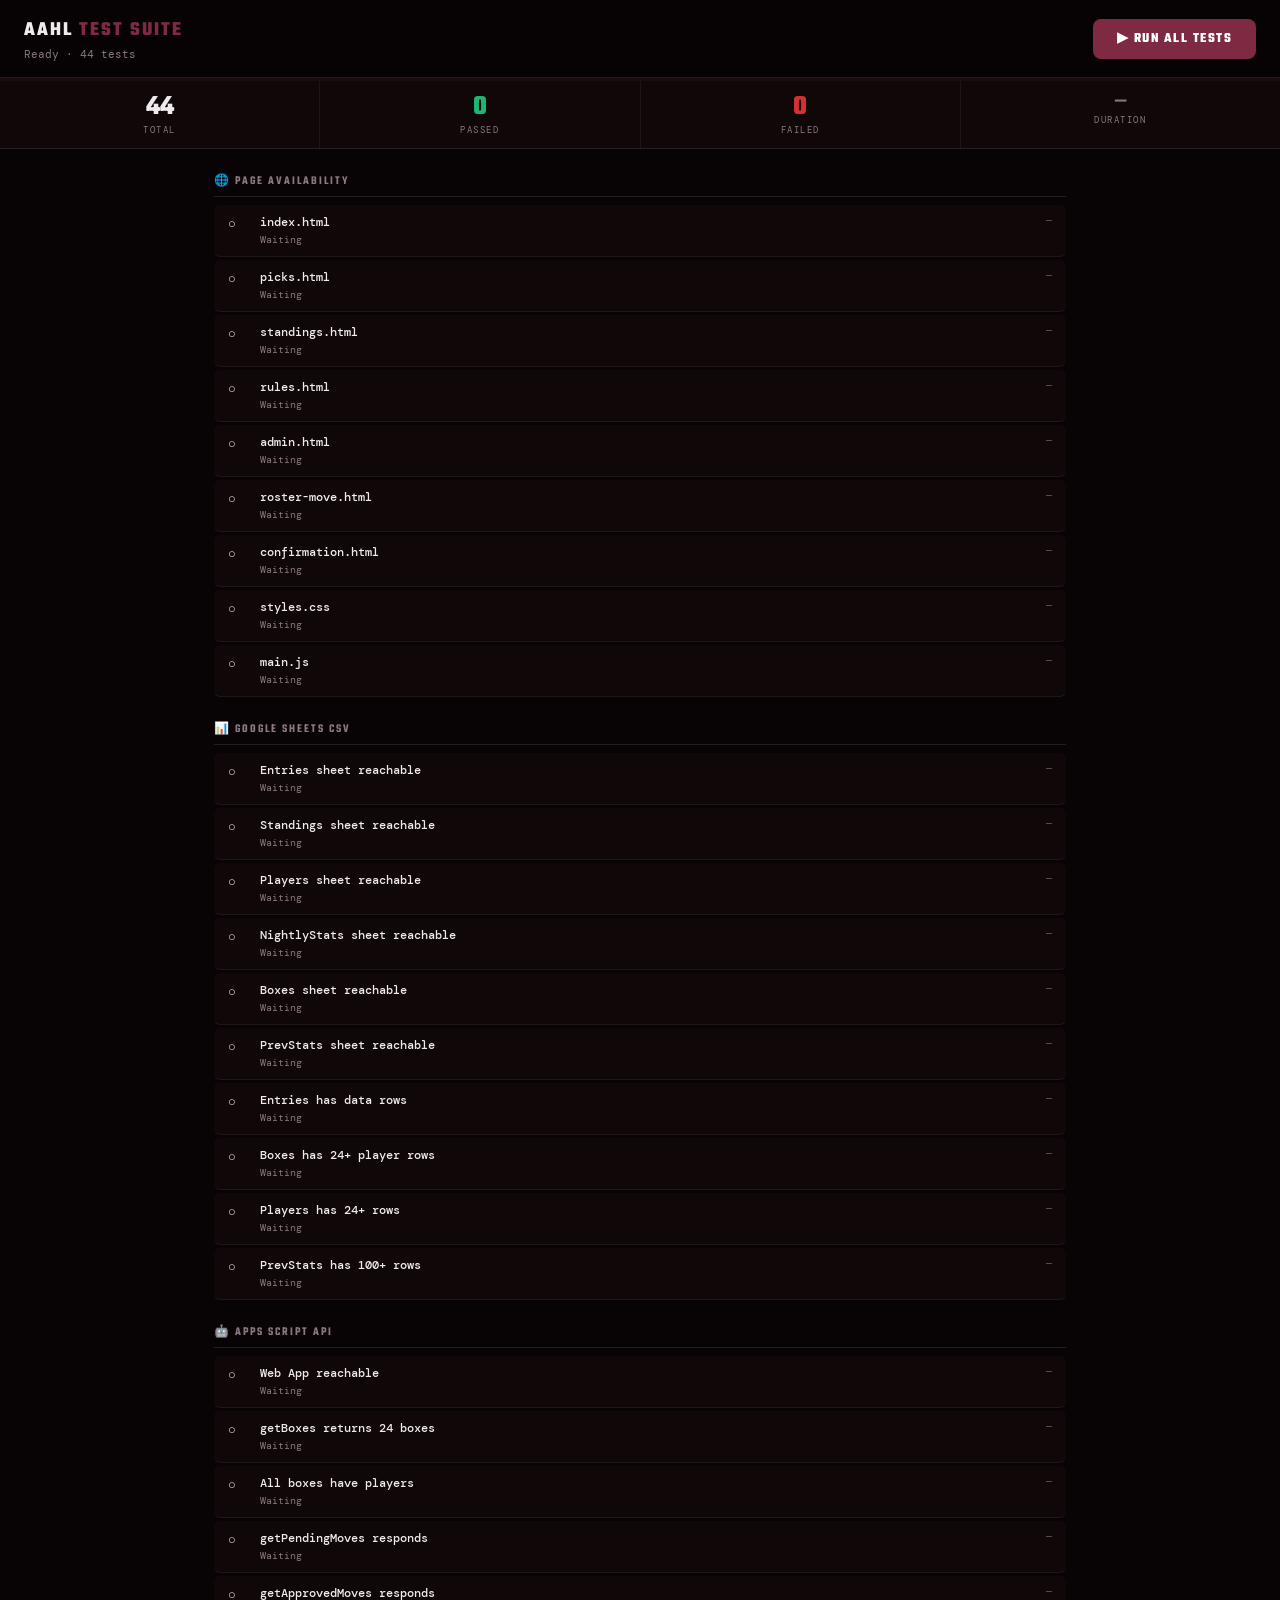
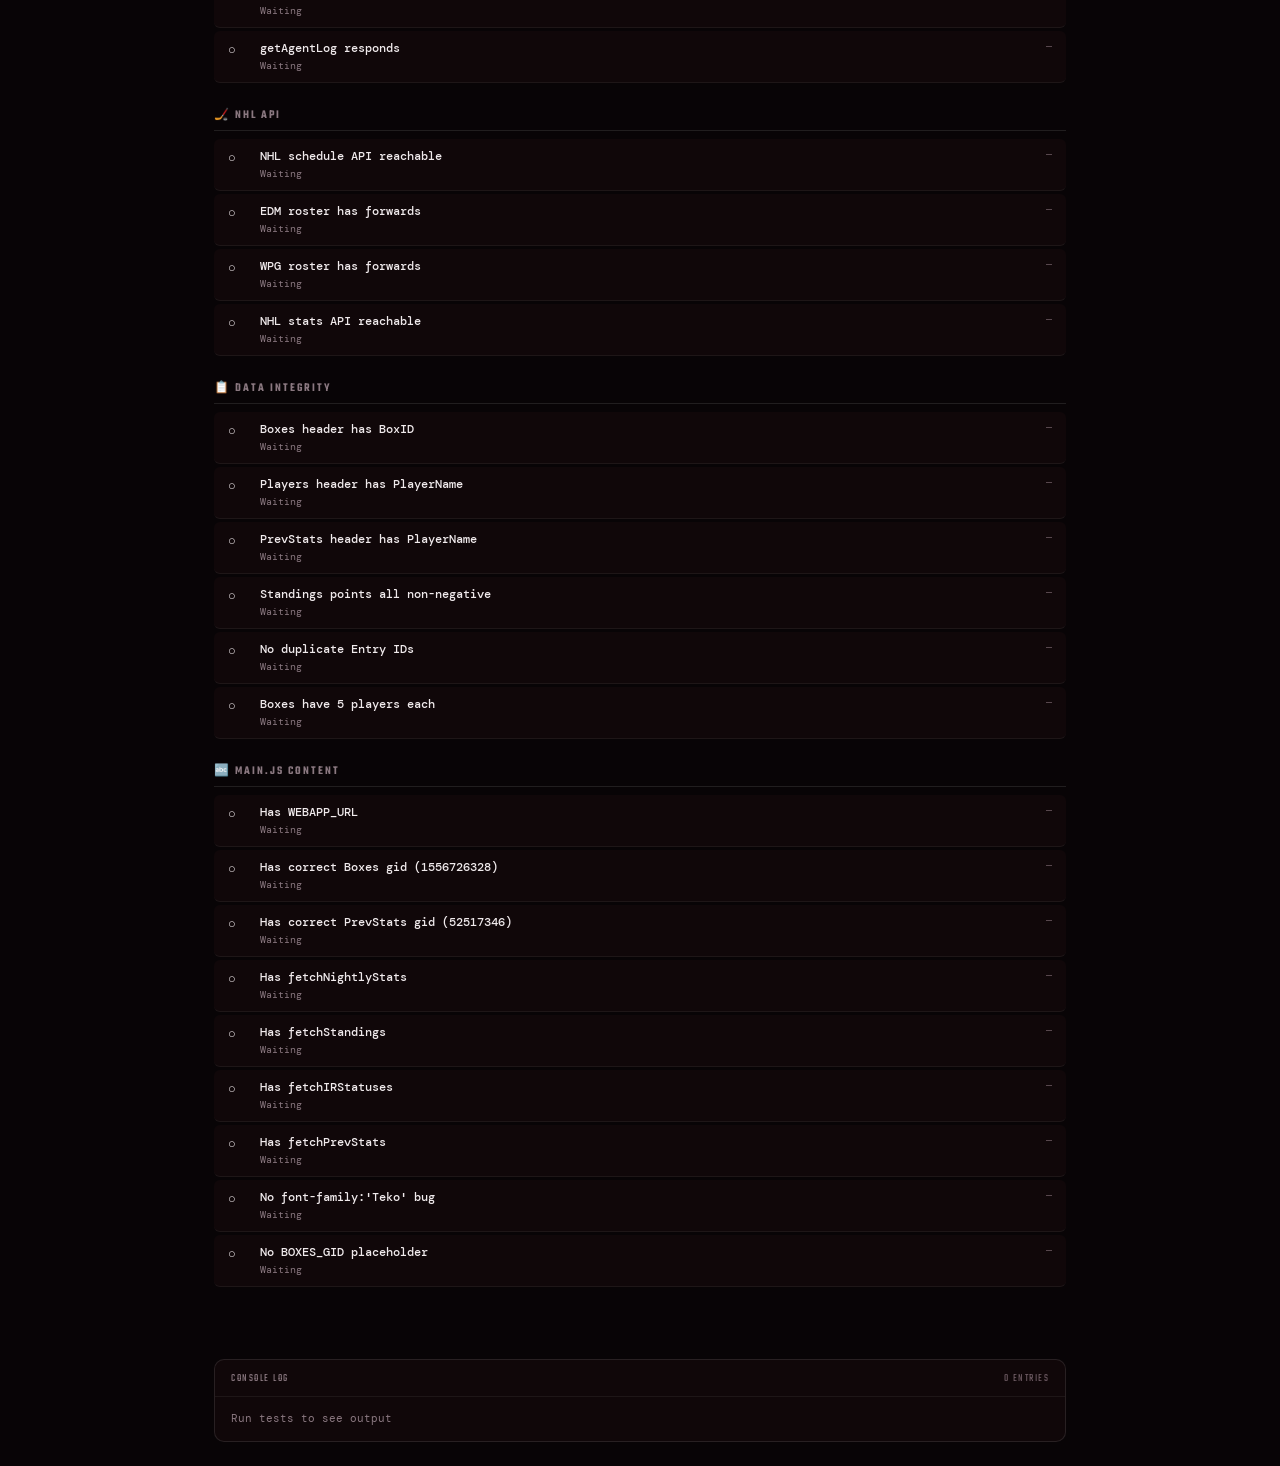
==== aahl test suite.html @ c242a3fd "Rename aahl test suite to aahl test suite.html" ====
<!DOCTYPE html>
<html lang="en">
<head>
<meta charset="UTF-8">
<meta name="viewport" content="width=device-width, initial-scale=1.0">
<title>AAHL Test Suite</title>
<link href="https://fonts.googleapis.com/css2?family=Teko:wght@400;500;600;700&family=DM+Mono:wght@400;500&display=swap" rel="stylesheet">
<style>
:root {
  --bg:#080406;--surface:#100709;--surface2:#1a0c10;
  --border:rgba(255,255,255,0.06);--border2:rgba(255,255,255,0.10);
  --text:#f0eaec;--muted:#8a7880;--muted2:#6a5860;
  --green:#1db870;--red:#d63031;--gold:#c4a35a;--blue:#2176ae;--burg:#7d2a42;
}
*{box-sizing:border-box;margin:0;padding:0;}
body{background:var(--bg);color:var(--text);font-family:'DM Mono',monospace;min-height:100vh;}
.hdr{background:rgba(8,4,6,0.95);border-bottom:1px solid var(--border2);padding:16px 24px;display:flex;align-items:center;justify-content:space-between;position:sticky;top:0;z-index:10;}
.hdr-title{font-family:'Teko',sans-serif;font-size:20px;font-weight:700;letter-spacing:2px;}
.hdr-title span{color:var(--burg);}
.hdr-sub{font-size:11px;color:var(--muted);margin-top:2px;}
.run-btn{background:var(--burg);color:#fff;border:none;font-family:'Teko',sans-serif;font-size:14px;font-weight:700;letter-spacing:1.5px;text-transform:uppercase;padding:10px 24px;border-radius:8px;cursor:pointer;transition:all 0.15s;}
.run-btn:hover{background:#9d3555;}
.run-btn:disabled{opacity:0.5;cursor:not-allowed;}
.progress-wrap{height:3px;background:var(--surface2);}
.progress-fill{height:100%;background:linear-gradient(90deg,var(--burg),var(--blue));transition:width 0.3s ease;width:0%;}
.summary{display:flex;border-bottom:1px solid var(--border2);background:var(--surface);}
.sum-item{flex:1;padding:12px 20px;text-align:center;border-right:1px solid var(--border);}
.sum-item:last-child{border-right:none;}
.sum-val{font-family:'Teko',sans-serif;font-size:28px;font-weight:700;line-height:1;}
.sum-lbl{font-size:9px;color:var(--muted);letter-spacing:1.5px;text-transform:uppercase;margin-top:3px;}
.wrap{max-width:900px;margin:0 auto;padding:24px;}
.suite{margin-bottom:24px;}
.suite-title{font-family:'Teko',sans-serif;font-size:12px;font-weight:600;letter-spacing:2px;text-transform:uppercase;color:var(--muted);margin-bottom:8px;padding-bottom:6px;border-bottom:1px solid var(--border2);}
.test-row{display:grid;grid-template-columns:20px 1fr auto;gap:12px;align-items:start;padding:9px 14px;border-bottom:1px solid var(--border);border-radius:6px;margin-bottom:3px;background:var(--surface);font-size:12px;transition:background 0.1s;}
.test-row.pass{background:rgba(29,184,112,0.04);}
.test-row.fail{background:rgba(214,48,49,0.06);}
.test-row.running{background:rgba(196,163,90,0.04);}
.test-icon{font-size:13px;margin-top:1px;}
.test-name{font-size:12px;font-weight:500;margin-bottom:2px;}
.test-detail{font-size:10px;color:var(--muted);line-height:1.5;}
.test-detail.error{color:var(--red);}
.test-detail.success{color:var(--green);}
.test-time{font-size:10px;color:var(--muted2);white-space:nowrap;}
.log-wrap{background:var(--surface);border:1px solid var(--border2);border-radius:10px;overflow:hidden;margin-top:24px;}
.log-head{padding:10px 16px;border-bottom:1px solid var(--border);font-family:'Teko',sans-serif;font-size:11px;color:var(--muted);letter-spacing:1.5px;text-transform:uppercase;display:flex;justify-content:space-between;}
.log-body{padding:12px 16px;max-height:200px;overflow-y:auto;}
.log-entry{font-size:11px;color:var(--muted);line-height:1.8;}
.log-entry.err{color:var(--red);}
.log-entry.ok{color:var(--green);}
.log-entry.inf{color:var(--blue);}
</style>
</head>
<body>
<div class="hdr">
  <div>
    <div class="hdr-title">AAHL <span>TEST SUITE</span></div>
    <div class="hdr-sub" id="hdr-status">Ready · <span id="test-count">0</span> tests</div>
  </div>
  <button class="run-btn" id="run-btn" onclick="runAll()">&#9654; Run All Tests</button>
</div>
<div class="progress-wrap"><div class="progress-fill" id="progress"></div></div>
<div class="summary">
  <div class="sum-item"><div class="sum-val" id="s-total" style="color:var(--text)">0</div><div class="sum-lbl">Total</div></div>
  <div class="sum-item"><div class="sum-val" id="s-pass" style="color:var(--green)">0</div><div class="sum-lbl">Passed</div></div>
  <div class="sum-item"><div class="sum-val" id="s-fail" style="color:var(--red)">0</div><div class="sum-lbl">Failed</div></div>
  <div class="sum-item"><div class="sum-val" id="s-time" style="color:var(--muted);font-size:18px">—</div><div class="sum-lbl">Duration</div></div>
</div>
<div class="wrap" id="test-wrap"></div>
<div class="wrap" style="padding-top:0">
  <div class="log-wrap">
    <div class="log-head"><span>Console Log</span><span id="log-count" style="color:var(--muted2)">0 entries</span></div>
    <div class="log-body" id="log-body"><div class="log-entry">Run tests to see output</div></div>
  </div>
</div>
<script>
const BASE='https://matthope001-hub.github.io/AAHL---Angry-Alpaha-Hockey-League';
const WEBAPP='https://script.google.com/macros/s/AKfycbzqqijpX3BoRCDXMH5ZzWCkN2ZlALGJd_HBHMetPlXCir7_ue_WfEtqvo3NM0Z-xMhKUA/exec';
const SH='https://docs.google.com/spreadsheets/d/e/2PACX-1vQlbZGgMZjZhJIVIJoXKNASqTsn-sYJN5u9QmUGKGaJDdqXHbNSxbCeWR4qkS1PqCnP5AvVezXwOMzj/pub';

const SUITES=[
  {name:'🌐 Page Availability',tests:[
    {name:'index.html',fn:()=>pg('')},
    {name:'picks.html',fn:()=>pg('/picks.html')},
    {name:'standings.html',fn:()=>pg('/standings.html')},
    {name:'rules.html',fn:()=>pg('/rules.html')},
    {name:'admin.html',fn:()=>pg('/admin.html')},
    {name:'roster-move.html',fn:()=>pg('/roster-move.html')},
    {name:'confirmation.html',fn:()=>pg('/confirmation.html')},
    {name:'styles.css',fn:()=>pg('/styles.css')},
    {name:'main.js',fn:()=>pg('/main.js')},
  ]},
  {name:'📊 Google Sheets CSV',tests:[
    {name:'Entries sheet reachable',fn:()=>csv(SH+'?gid=0&single=true&output=csv')},
    {name:'Standings sheet reachable',fn:()=>csv(SH+'?gid=1410587271&single=true&output=csv')},
    {name:'Players sheet reachable',fn:()=>csv(SH+'?gid=1949508708&single=true&output=csv')},
    {name:'NightlyStats sheet reachable',fn:()=>csv(SH+'?gid=615464608&single=true&output=csv')},
    {name:'Boxes sheet reachable',fn:()=>csv(SH+'?gid=1556726328&single=true&output=csv')},
    {name:'PrevStats sheet reachable',fn:()=>csv(SH+'?gid=52517346&single=true&output=csv')},
    {name:'Entries has data rows',fn:()=>csvRows(SH+'?gid=0&single=true&output=csv',1)},
    {name:'Boxes has 24+ player rows',fn:()=>csvRows(SH+'?gid=1556726328&single=true&output=csv',24)},
    {name:'Players has 24+ rows',fn:()=>csvRows(SH+'?gid=1949508708&single=true&output=csv',24)},
    {name:'PrevStats has 100+ rows',fn:()=>csvRows(SH+'?gid=52517346&single=true&output=csv',100)},
  ]},
  {name:'🤖 Apps Script API',tests:[
    {name:'Web App reachable',fn:()=>api('')},
    {name:'getBoxes returns 24 boxes',fn:()=>apiCheck('getBoxes',d=>d.boxes&&d.boxes.length>=24,'need 24 boxes')},
    {name:'All boxes have players',fn:()=>apiCheck('getBoxes',d=>d.boxes&&d.boxes.every(b=>b.players&&b.players.length>0),'empty boxes found')},
    {name:'getPendingMoves responds',fn:()=>apiCheck('getPendingMoves',d=>Array.isArray(d.moves),'moves array expected')},
    {name:'getApprovedMoves responds',fn:()=>apiCheck('getApprovedMoves',d=>Array.isArray(d.moves),'moves array expected')},
    {name:'getAgentLog responds',fn:()=>apiCheck('getAgentLog',d=>Array.isArray(d.rows),'rows array expected')},
  ]},
  {name:'🏒 NHL API',tests:[
    {name:'NHL schedule API reachable',fn:()=>ext('https://api-web.nhle.com/v1/schedule/now')},
    {name:'EDM roster has forwards',fn:()=>ext('https://api-web.nhle.com/v1/roster/EDM/current',d=>d.forwards&&d.forwards.length>0)},
    {name:'WPG roster has forwards',fn:()=>ext('https://api-web.nhle.com/v1/roster/WPG/current',d=>d.forwards&&d.forwards.length>0)},
    {name:'NHL stats API reachable',fn:()=>ext('https://api.nhle.com/stats/rest/en/skater/summary?limit=1&cayenneExp=seasonId%3D20252026')},
  ]},
  {name:'📋 Data Integrity',tests:[
    {name:'Boxes header has BoxID',fn:()=>csvHeader(SH+'?gid=1556726328&single=true&output=csv','BoxID')},
    {name:'Players header has PlayerName',fn:()=>csvHeader(SH+'?gid=1949508708&single=true&output=csv','PlayerName')},
    {name:'PrevStats header has PlayerName',fn:()=>csvHeader(SH+'?gid=52517346&single=true&output=csv','PlayerName')},
    {name:'Standings points all non-negative',fn:()=>checkPts()},
    {name:'No duplicate Entry IDs',fn:()=>checkDupeIDs()},
    {name:'Boxes have 5 players each',fn:()=>checkBoxCounts()},
  ]},
  {name:'🔤 main.js Content',tests:[
    {name:'Has WEBAPP_URL',fn:()=>jsHas('WEBAPP_URL')},
    {name:'Has correct Boxes gid (1556726328)',fn:()=>jsHas('1556726328')},
    {name:'Has correct PrevStats gid (52517346)',fn:()=>jsHas('52517346')},
    {name:'Has fetchNightlyStats',fn:()=>jsHas('fetchNightlyStats')},
    {name:'Has fetchStandings',fn:()=>jsHas('fetchStandings')},
    {name:'Has fetchIRStatuses',fn:()=>jsHas('fetchIRStatuses')},
    {name:'Has fetchPrevStats',fn:()=>jsHas('fetchPrevStats')},
    {name:"No font-family:'Teko' bug",fn:()=>jsNot("font-family:'Teko'")},
    {name:'No BOXES_GID placeholder',fn:()=>jsNot('BOXES_GID')},
  ]},
];

// Helpers
async function pg(path){const r=await fetch(BASE+path,{cache:'no-store'});if(!r.ok)throw new Error('HTTP '+r.status);return r.status+' OK';}
async function csv(url){const r=await fetch(url+'&t='+Date.now(),{cache:'no-store'});if(!r.ok)throw new Error('HTTP '+r.status);const t=await r.text();if(!t.trim())throw new Error('Empty');return t.split('\n').length+' rows';}
async function csvRows(url,min){const r=await fetch(url+'&t='+Date.now(),{cache:'no-store'});const t=await r.text();const rows=t.trim().split('\n').slice(1).filter(Boolean);if(rows.length<min)throw new Error('Only '+rows.length+', need '+min+'+');return rows.length+' rows';}
async function csvHeader(url,col){const r=await fetch(url+'&t='+Date.now(),{cache:'no-store'});const t=await r.text();const h=t.split('\n')[0];if(!h.includes(col))throw new Error('"'+col+'" not in header');return 'Found "'+col+'"';}
async function api(action){const url=action?WEBAPP+'?action='+action:WEBAPP;const r=await fetch(url,{cache:'no-store'});if(!r.ok)throw new Error('HTTP '+r.status);const d=await r.json();if(d.error)throw new Error(d.error);return 'API OK';}
async function apiCheck(action,fn,err){const r=await fetch(WEBAPP+'?action='+action,{cache:'no-store'});if(!r.ok)throw new Error('HTTP '+r.status);const d=await r.json();if(!fn(d))throw new Error(err);const k=Object.keys(d).find(k=>Array.isArray(d[k]));return k?d[k].length+' '+k:'OK';}
async function ext(url,fn){const r=await fetch(url,{cache:'no-store'});if(!r.ok)throw new Error('HTTP '+r.status);if(fn){const d=await r.json();if(!fn(d))throw new Error('Validation failed');}return r.status+' OK';}
async function checkPts(){const r=await fetch(SH+'?gid=1410587271&single=true&output=csv&t='+Date.now());const t=await r.text();const rows=t.trim().split('\n').slice(1).filter(Boolean);let neg=0;rows.forEach(l=>{const pts=parseFloat(l.split(',')[5]);if(pts<0)neg++;});if(neg>0)throw new Error(neg+' entries have negative pts');return rows.length+' entries OK';}
async function checkDupeIDs(){const r=await fetch(SH+'?gid=0&single=true&output=csv&t='+Date.now());const t=await r.text();const ids=t.trim().split('\n').slice(1).map(l=>l.split(',')[0].trim()).filter(Boolean);const dupes=ids.filter((id,i)=>ids.indexOf(id)!==i);if(dupes.length)throw new Error('Dupes: '+dupes.join(', '));return ids.length+' unique IDs';}
async function checkBoxCounts(){const r=await fetch(SH+'?gid=1556726328&single=true&output=csv&t='+Date.now());const t=await r.text();const rows=t.trim().split('\n').slice(1).filter(Boolean);const c={};rows.forEach(l=>{const id=l.split(',')[0];c[id]=(c[id]||0)+1;});const wrong=Object.entries(c).filter(([,n])=>n!==5);if(wrong.length)throw new Error('Wrong counts: '+wrong.map(([k,v])=>'Box'+k+'('+v+')').join(', '));return Object.keys(c).length+' boxes x5';}
let _js=null;
async function getJS(){if(!_js){const r=await fetch(BASE+'/main.js?t='+Date.now(),{cache:'no-store'});_js=await r.text();}return _js;}
async function jsHas(s){const js=await getJS();if(!js.includes(s))throw new Error('"'+s+'" not found');return 'Found';}
async function jsNot(s){const js=await getJS();if(js.includes(s))throw new Error('"'+s+'" should not be present');return 'Clean';}

// Runner
let res={pass:0,fail:0,total:0},logs=[];
function log(msg,type=''){logs.push({msg,type});const el=document.getElementById('log-body');el.innerHTML=logs.map(l=>'<div class="log-entry '+l.type+'">'+l.msg+'</div>').join('');el.scrollTop=el.scrollHeight;document.getElementById('log-count').textContent=logs.length+' entries';}
function updateUI(done,total){document.getElementById('s-pass').textContent=res.pass;document.getElementById('s-fail').textContent=res.fail;document.getElementById('s-total').textContent=res.total;document.getElementById('progress').style.width=(done/total*100)+'%';}

function renderSuites(){
  const wrap=document.getElementById('test-wrap');
  let n=0;
  wrap.innerHTML=SUITES.map(s=>`<div class="suite"><div class="suite-title">${s.name}</div>${s.tests.map((t,i)=>`<div class="test-row" id="tr${n+i}"><div class="test-icon" id="ti${n+i}">○</div><div class="test-body"><div class="test-name">${t.name}</div><div class="test-detail" id="td${n+i}">Waiting</div></div><div class="test-time" id="tt${n+i}">—</div></div>`).join('')}</div>`+(n+=s.tests.length,'')).join('');
  document.getElementById('test-count').textContent=n;
  document.getElementById('s-total').textContent=n;
}

async function runAll(){
  const btn=document.getElementById('run-btn');
  btn.disabled=true;btn.textContent='Running...';
  logs=[];res={pass:0,fail:0,total:0};_js=null;
  document.getElementById('log-body').innerHTML='';
  document.getElementById('progress').style.width='0%';
  document.getElementById('progress').style.background='linear-gradient(90deg,var(--burg),var(--blue))';
  const t0=Date.now();
  let done=0,idx=0;
  const total=SUITES.reduce((a,s)=>a+s.tests.length,0);
  res.total=total;

  for(const suite of SUITES){
    log('▶ '+suite.name,'inf');
    for(let i=0;i<suite.tests.length;i++,idx++){
      const t=suite.tests[i];
      const row=document.getElementById('tr'+idx);
      const icon=document.getElementById('ti'+idx);
      const detail=document.getElementById('td'+idx);
      const time=document.getElementById('tt'+idx);
      row.className='test-row running';icon.textContent='⏳';detail.textContent='Running...';detail.className='test-detail';
      const ts=Date.now();
      try{
        const r=await t.fn();const ms=Date.now()-ts;
        row.className='test-row pass';icon.textContent='✅';
        detail.textContent=r||'Passed';detail.className='test-detail success';
        time.textContent=ms+'ms';res.pass++;
        log('  ✅ '+t.name+' ('+ms+'ms)','ok');
      }catch(e){
        const ms=Date.now()-ts;
        row.className='test-row fail';icon.textContent='❌';
        detail.textContent=e.message;detail.className='test-detail error';
        time.textContent=ms+'ms';res.fail++;
        log('  ❌ '+t.name+': '+e.message,'err');
      }
      done++;updateUI(done,total);
    }
  }
  const ms=Date.now()-t0;
  document.getElementById('s-time').textContent=(ms/1000).toFixed(1)+'s';
  document.getElementById('hdr-status').textContent=res.pass+'/'+total+' passed · '+res.fail+' failed · '+(ms/1000).toFixed(1)+'s';
  document.getElementById('progress').style.width='100%';
  document.getElementById('progress').style.background=res.fail>0?'var(--red)':'var(--green)';
  log('── Done: '+res.pass+' passed, '+res.fail+' failed in '+(ms/1000).toFixed(1)+'s ──',res.fail>0?'err':'ok');
  btn.disabled=false;btn.textContent=res.fail>0?'↺ Re-run':'✓ Re-run';
}

renderSuites();
</script>
</body>
</html>
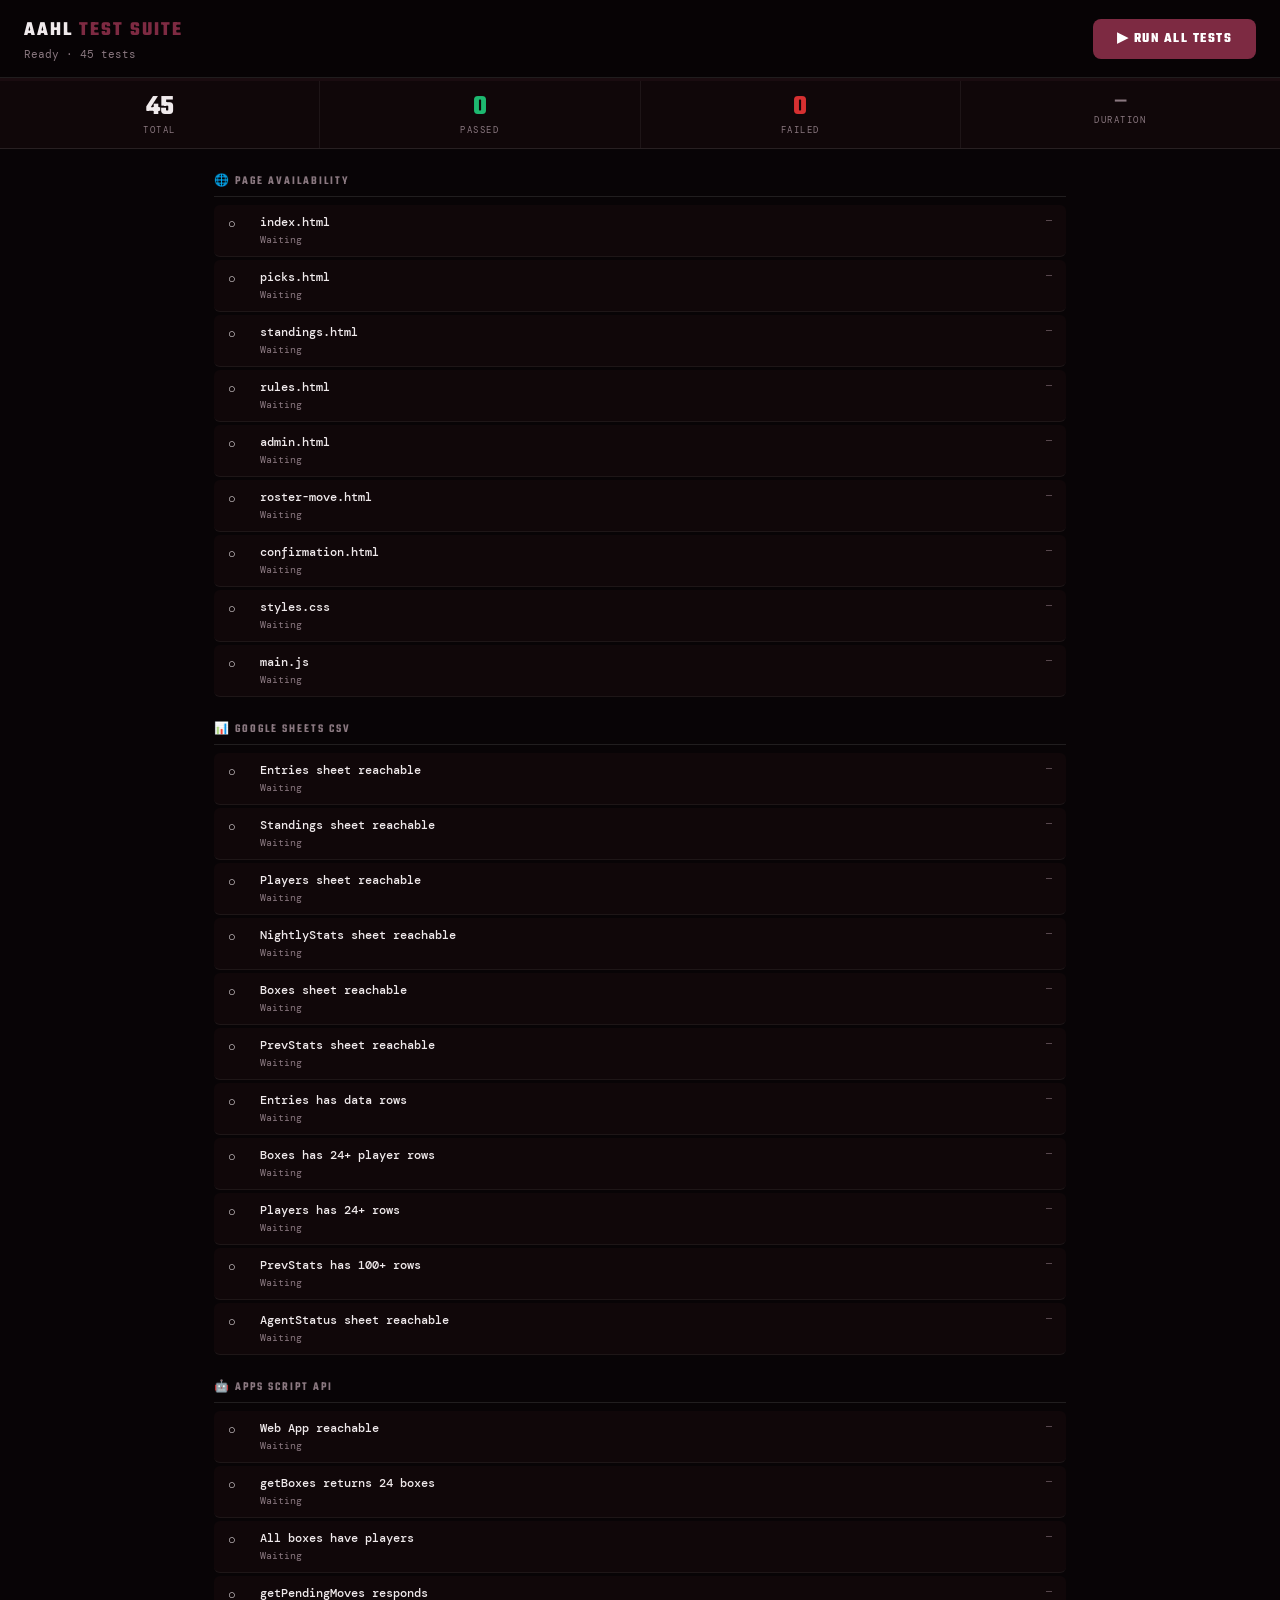
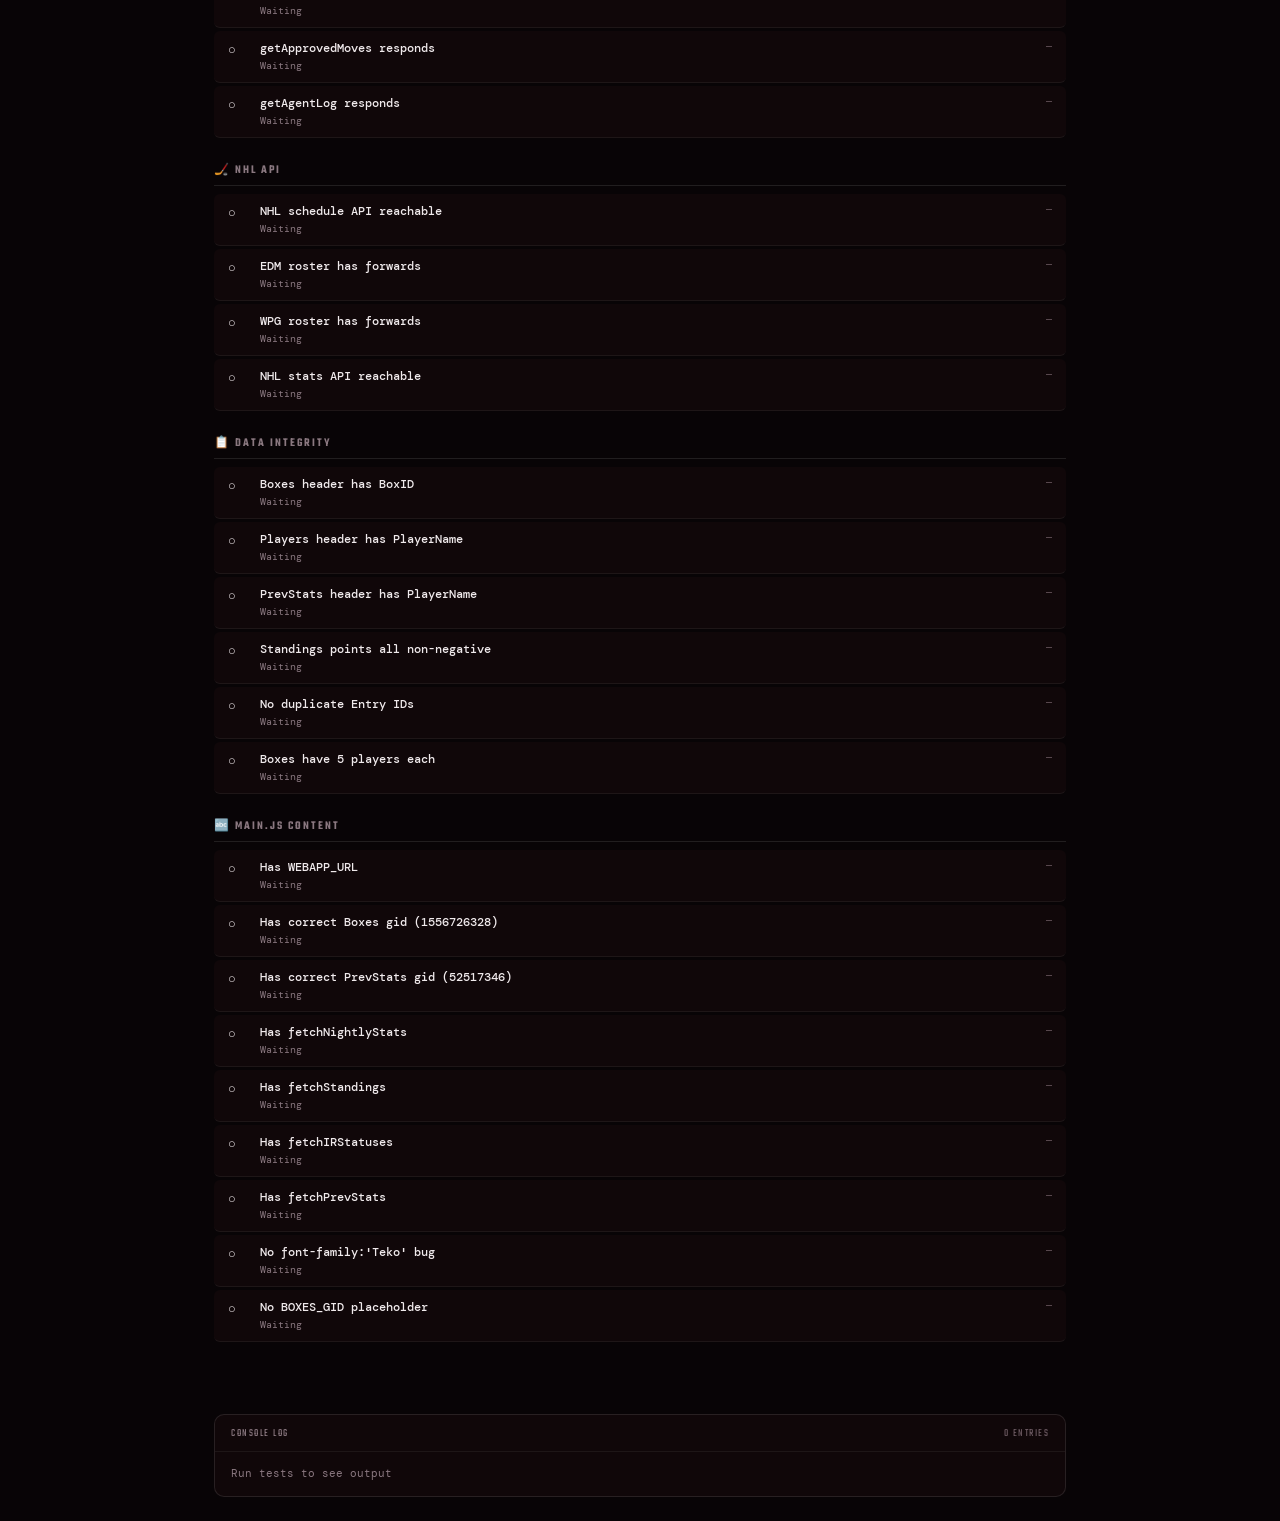
==== commit 57c38fec: "Update aahl test suite.html" ====
--- a/aahl test suite.html
+++ b/aahl test suite.html
@@ -100,6 +100,7 @@
     {name:'Boxes has 24+ player rows',fn:()=>csvRows(SH+'?gid=1556726328&single=true&output=csv',24)},
     {name:'Players has 24+ rows',fn:()=>csvRows(SH+'?gid=1949508708&single=true&output=csv',24)},
     {name:'PrevStats has 100+ rows',fn:()=>csvRows(SH+'?gid=52517346&single=true&output=csv',100)},
+    {name:'AgentStatus sheet reachable',fn:()=>csv(SH+'?gid=1431377363&single=true&output=csv')},
   ]},
   {name:'🤖 Apps Script API',tests:[
     {name:'Web App reachable',fn:()=>api('')},
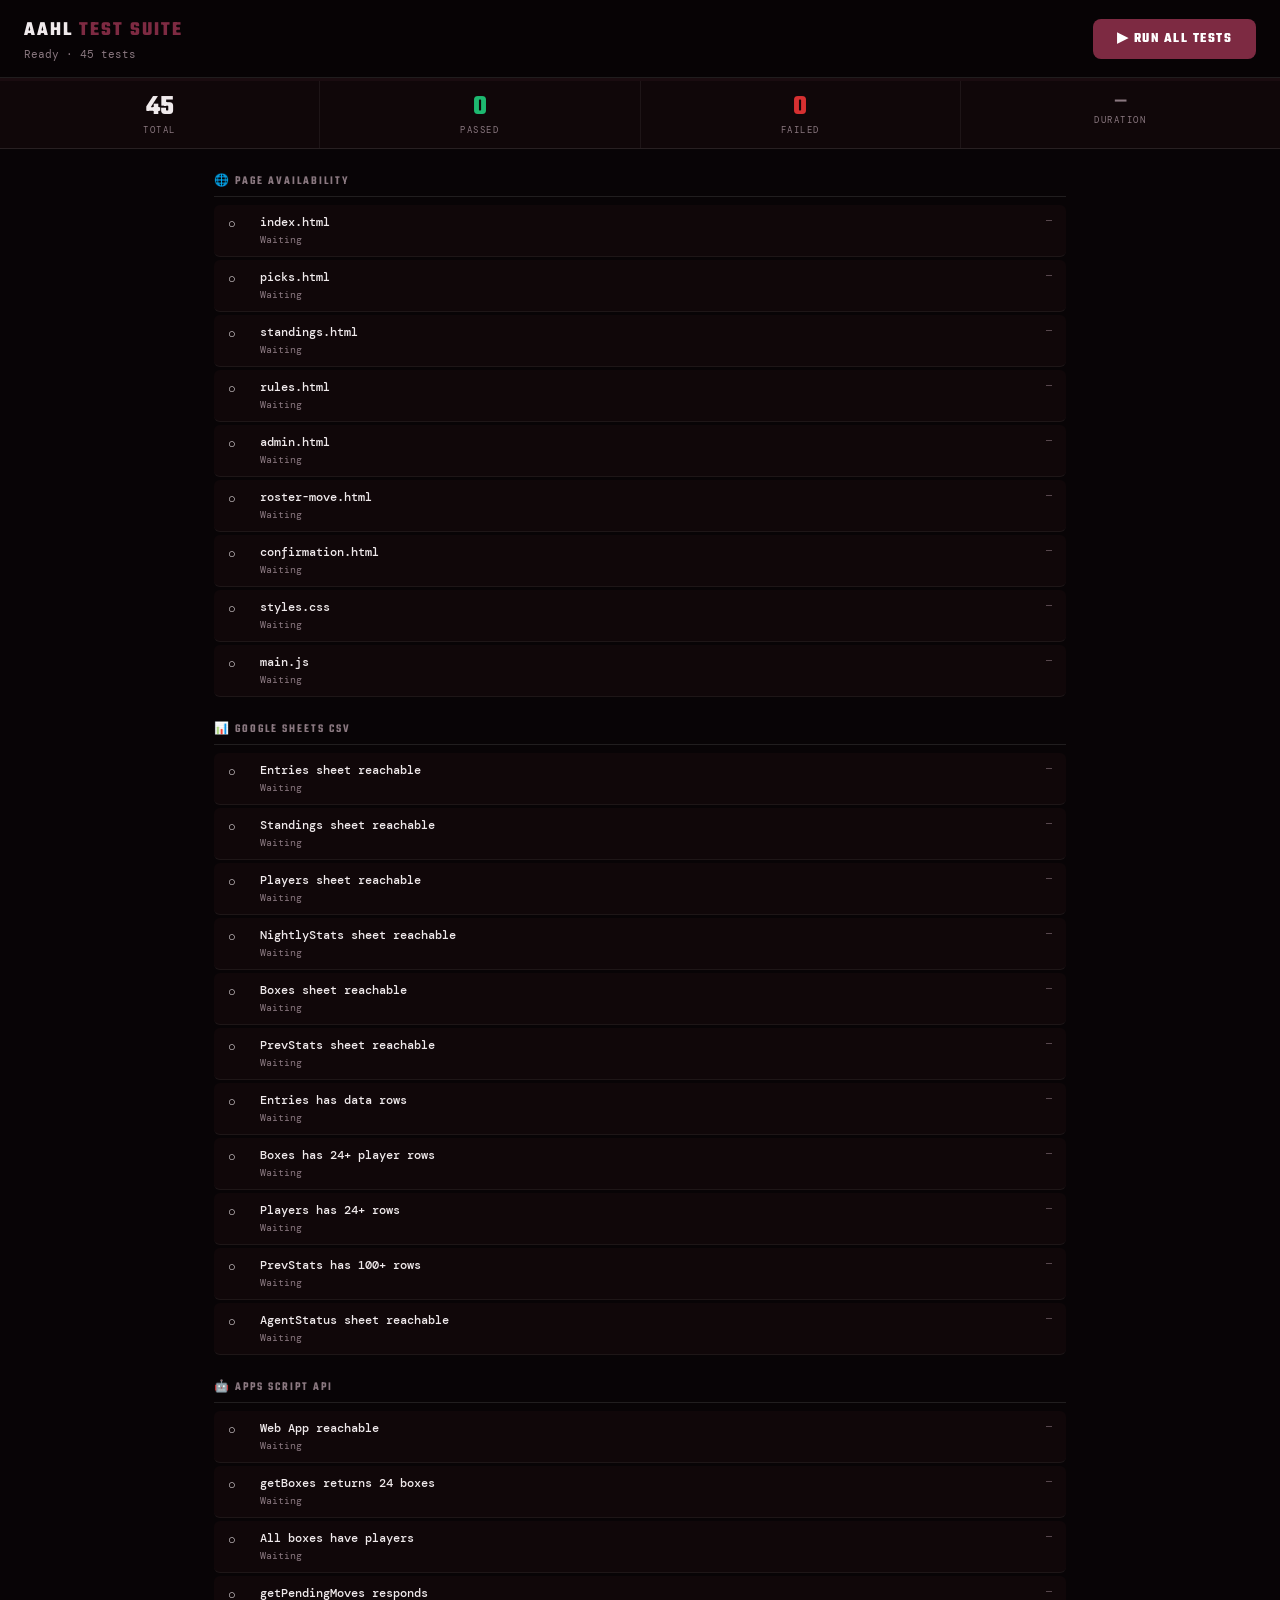
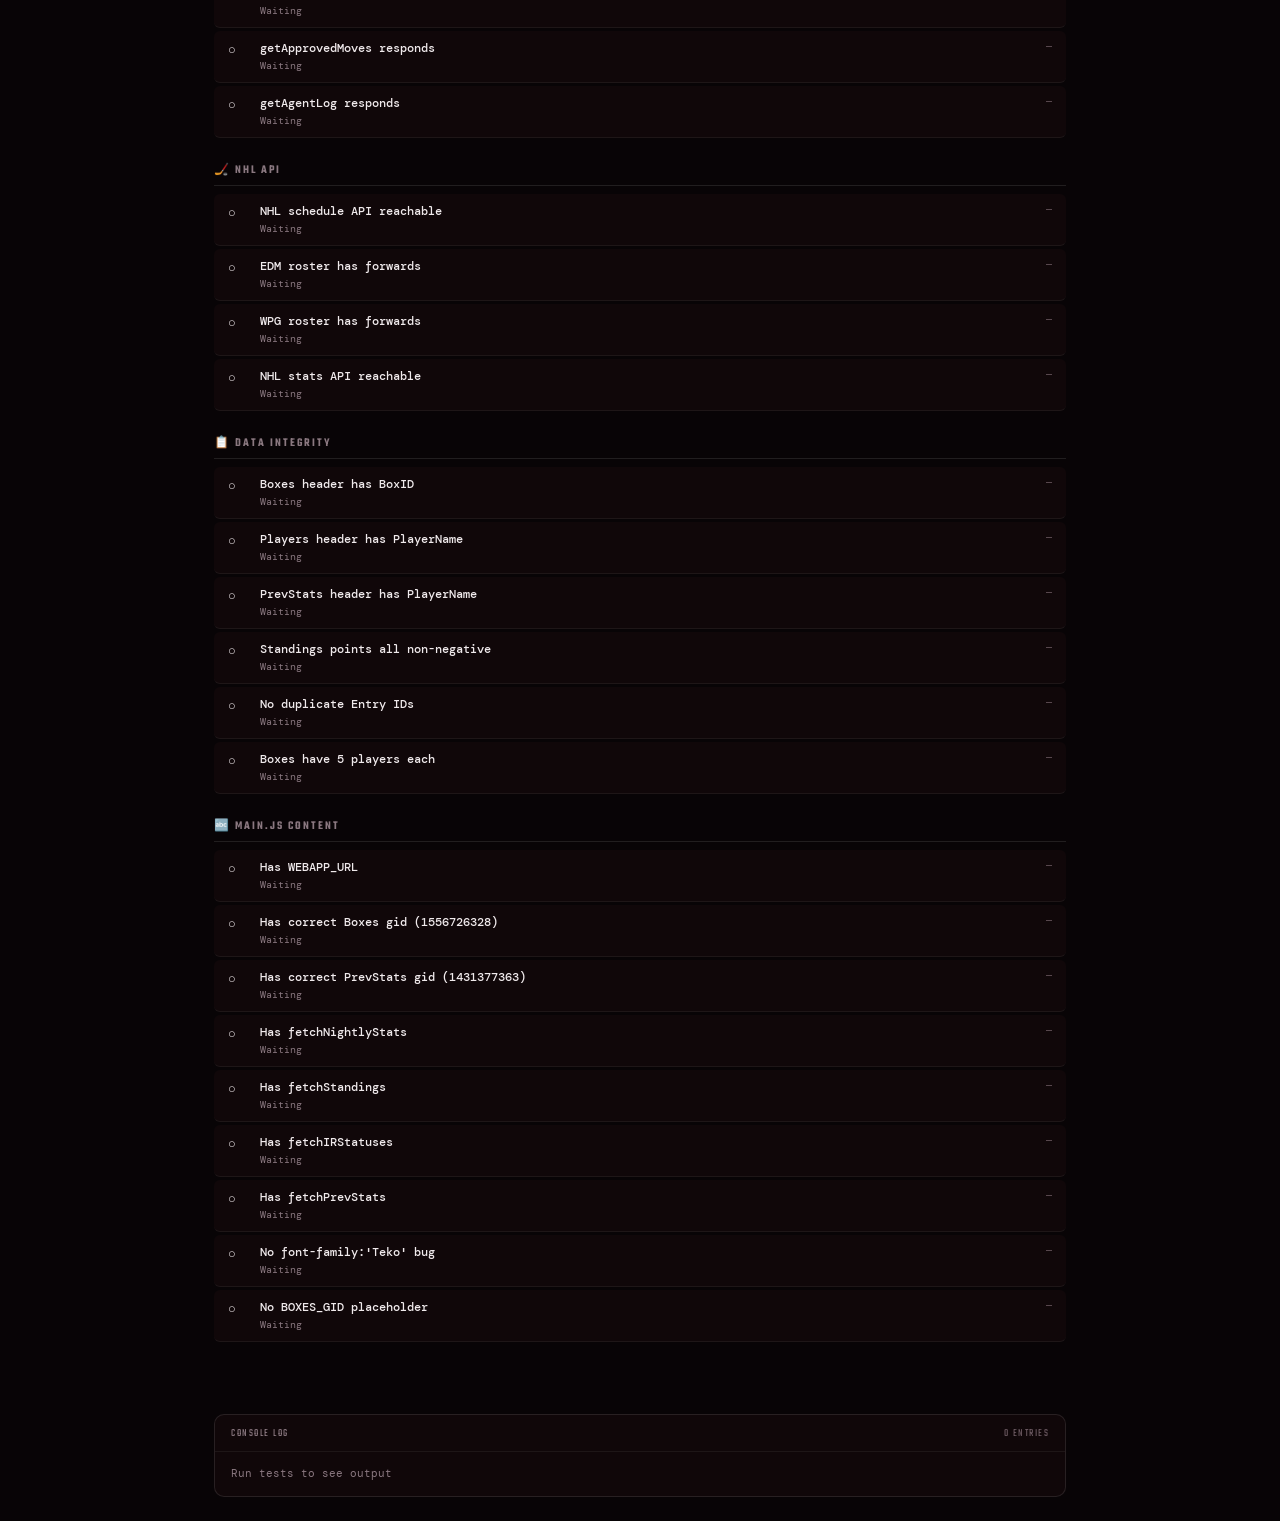
==== commit 3167700a: "Update aahl test suite.html" ====
--- a/aahl test suite.html
+++ b/aahl test suite.html
@@ -95,11 +95,11 @@
     {name:'Players sheet reachable',fn:()=>csv(SH+'?gid=1949508708&single=true&output=csv')},
     {name:'NightlyStats sheet reachable',fn:()=>csv(SH+'?gid=615464608&single=true&output=csv')},
     {name:'Boxes sheet reachable',fn:()=>csv(SH+'?gid=1556726328&single=true&output=csv')},
-    {name:'PrevStats sheet reachable',fn:()=>csv(SH+'?gid=52517346&single=true&output=csv')},
+    {name:'PrevStats sheet reachable',fn:()=>csv(SH+'?gid=1431377363&single=true&output=csv')},
     {name:'Entries has data rows',fn:()=>csvRows(SH+'?gid=0&single=true&output=csv',1)},
     {name:'Boxes has 24+ player rows',fn:()=>csvRows(SH+'?gid=1556726328&single=true&output=csv',24)},
     {name:'Players has 24+ rows',fn:()=>csvRows(SH+'?gid=1949508708&single=true&output=csv',24)},
-    {name:'PrevStats has 100+ rows',fn:()=>csvRows(SH+'?gid=52517346&single=true&output=csv',100)},
+    {name:'PrevStats has 100+ rows',fn:()=>csvRows(SH+'?gid=1431377363&single=true&output=csv',100)},
     {name:'AgentStatus sheet reachable',fn:()=>csv(SH+'?gid=1431377363&single=true&output=csv')},
   ]},
   {name:'🤖 Apps Script API',tests:[
@@ -119,7 +119,7 @@
   {name:'📋 Data Integrity',tests:[
     {name:'Boxes header has BoxID',fn:()=>csvHeader(SH+'?gid=1556726328&single=true&output=csv','BoxID')},
     {name:'Players header has PlayerName',fn:()=>csvHeader(SH+'?gid=1949508708&single=true&output=csv','PlayerName')},
-    {name:'PrevStats header has PlayerName',fn:()=>csvHeader(SH+'?gid=52517346&single=true&output=csv','PlayerName')},
+    {name:'PrevStats header has PlayerName',fn:()=>csvHeader(SH+'?gid=1431377363&single=true&output=csv','PlayerName')},
     {name:'Standings points all non-negative',fn:()=>checkPts()},
     {name:'No duplicate Entry IDs',fn:()=>checkDupeIDs()},
     {name:'Boxes have 5 players each',fn:()=>checkBoxCounts()},
@@ -127,7 +127,7 @@
   {name:'🔤 main.js Content',tests:[
     {name:'Has WEBAPP_URL',fn:()=>jsHas('WEBAPP_URL')},
     {name:'Has correct Boxes gid (1556726328)',fn:()=>jsHas('1556726328')},
-    {name:'Has correct PrevStats gid (52517346)',fn:()=>jsHas('52517346')},
+    {name:'Has correct PrevStats gid (1431377363)',fn:()=>jsHas('1431377363')},
     {name:'Has fetchNightlyStats',fn:()=>jsHas('fetchNightlyStats')},
     {name:'Has fetchStandings',fn:()=>jsHas('fetchStandings')},
     {name:'Has fetchIRStatuses',fn:()=>jsHas('fetchIRStatuses')},
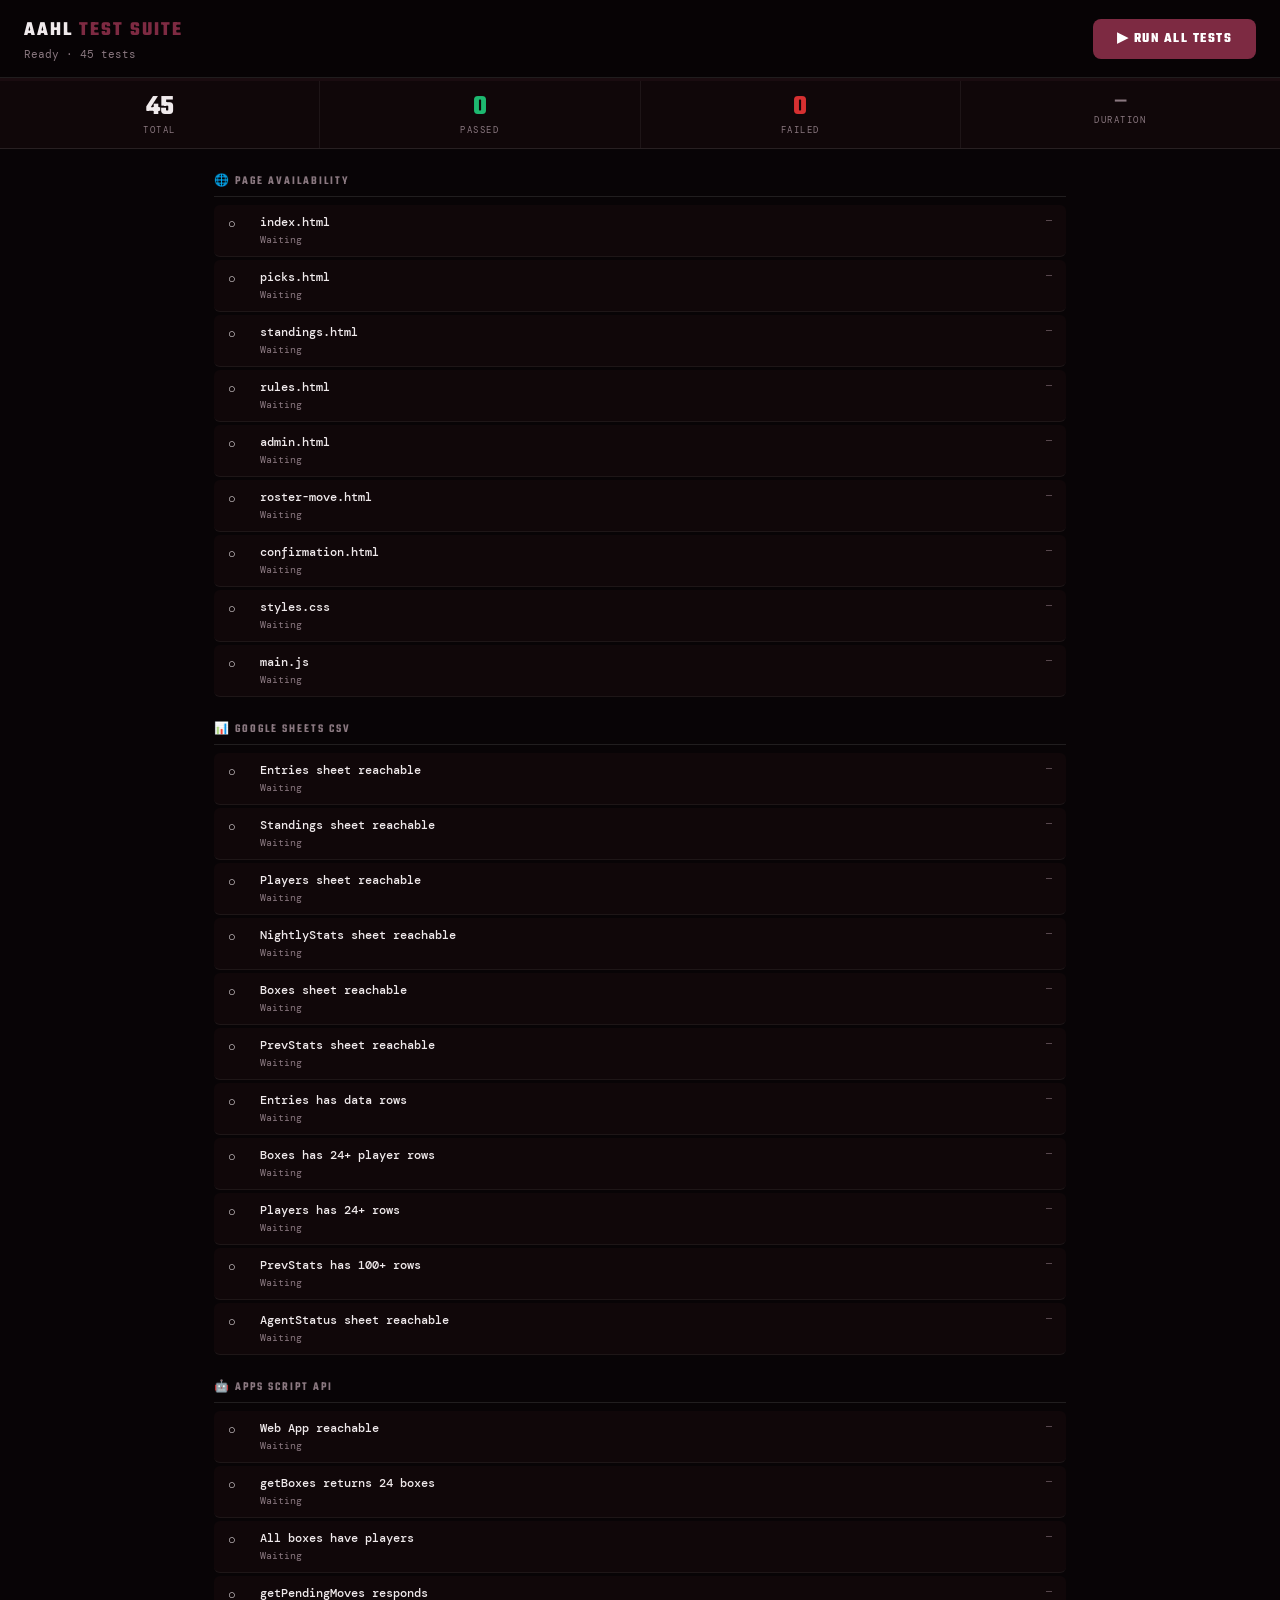
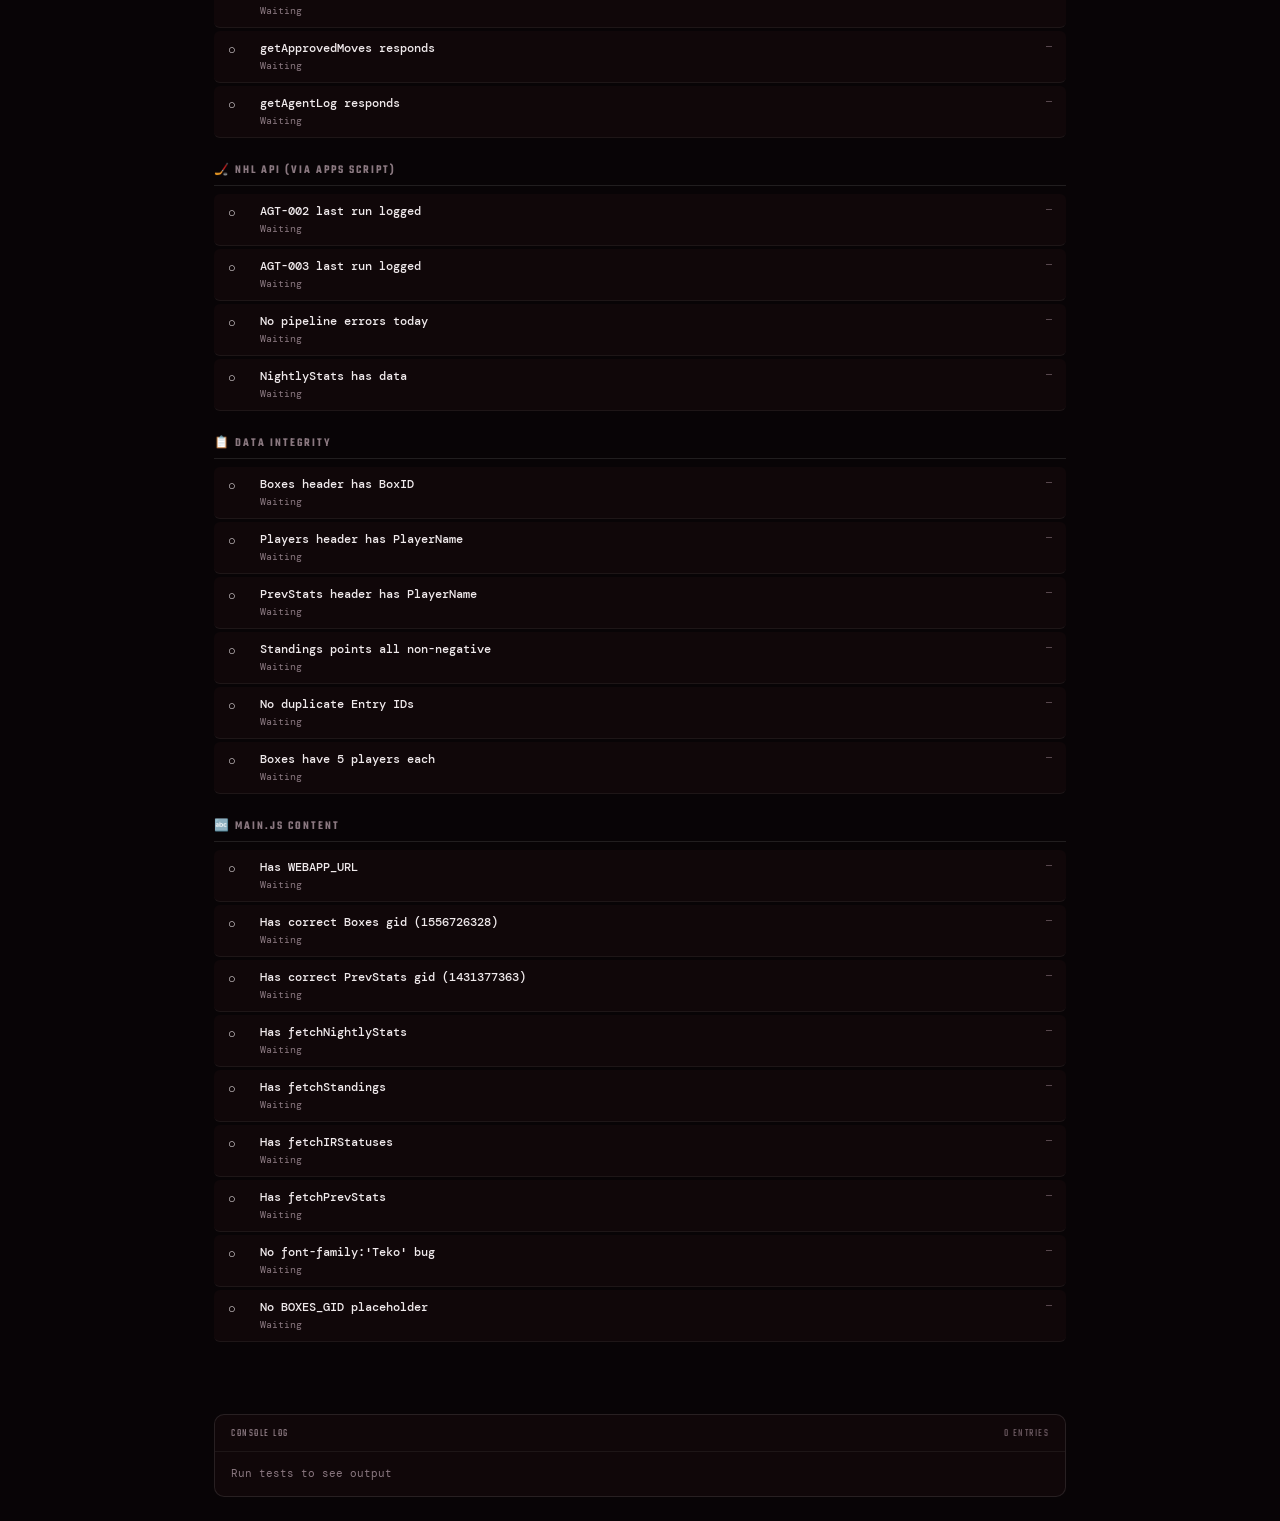
==== commit 48efef55: "Update aahl test suite.html" ====
--- a/aahl test suite.html
+++ b/aahl test suite.html
@@ -110,11 +110,11 @@
     {name:'getApprovedMoves responds',fn:()=>apiCheck('getApprovedMoves',d=>Array.isArray(d.moves),'moves array expected')},
     {name:'getAgentLog responds',fn:()=>apiCheck('getAgentLog',d=>Array.isArray(d.rows),'rows array expected')},
   ]},
-  {name:'🏒 NHL API',tests:[
-    {name:'NHL schedule API reachable',fn:()=>ext('https://api-web.nhle.com/v1/schedule/now')},
-    {name:'EDM roster has forwards',fn:()=>ext('https://api-web.nhle.com/v1/roster/EDM/current',d=>d.forwards&&d.forwards.length>0)},
-    {name:'WPG roster has forwards',fn:()=>ext('https://api-web.nhle.com/v1/roster/WPG/current',d=>d.forwards&&d.forwards.length>0)},
-    {name:'NHL stats API reachable',fn:()=>ext('https://api.nhle.com/stats/rest/en/skater/summary?limit=1&cayenneExp=seasonId%3D20252026')},
+  {name:'🏒 NHL API (via Apps Script)',tests:[
+    {name:'AGT-002 last run logged',fn:()=>apiCheck('getAgentLog',d=>d.rows&&d.rows.some(r=>r.agent==='AGT-002'),'AGT-002 never logged — check nightly trigger')},
+    {name:'AGT-003 last run logged',fn:()=>apiCheck('getAgentLog',d=>d.rows&&d.rows.some(r=>r.agent==='AGT-003'),'AGT-003 never logged — standings not calculated')},
+    {name:'No pipeline errors today',fn:()=>apiCheck('getAgentLog',d=>{const errs=d.rows&&d.rows.filter(r=>r.status==='❌'&&r.agent==='PIPELINE');return!errs||errs.length===0;},'Pipeline errors found — check AgentStatus')},
+    {name:'NightlyStats has data',fn:()=>csvRows(SH+'?gid=615464608&single=true&output=csv',1)},
   ]},
   {name:'📋 Data Integrity',tests:[
     {name:'Boxes header has BoxID',fn:()=>csvHeader(SH+'?gid=1556726328&single=true&output=csv','BoxID')},
